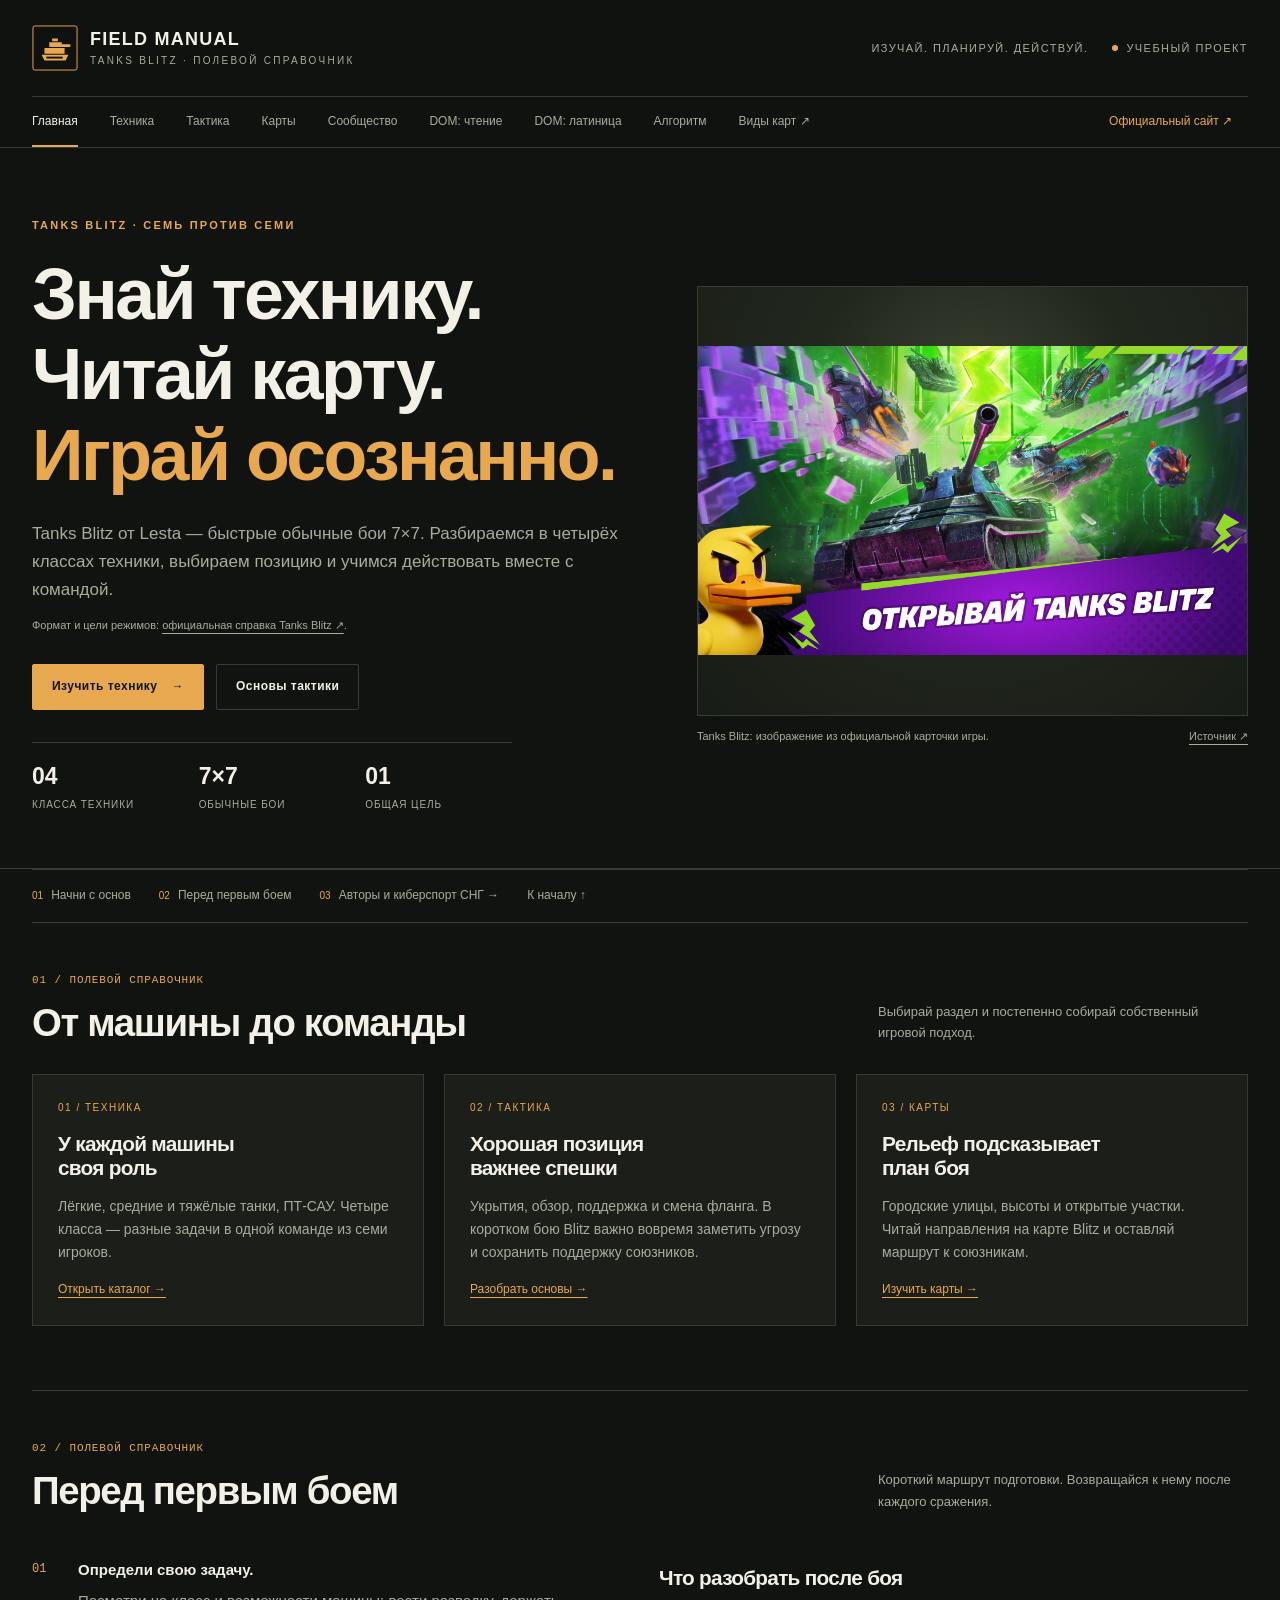
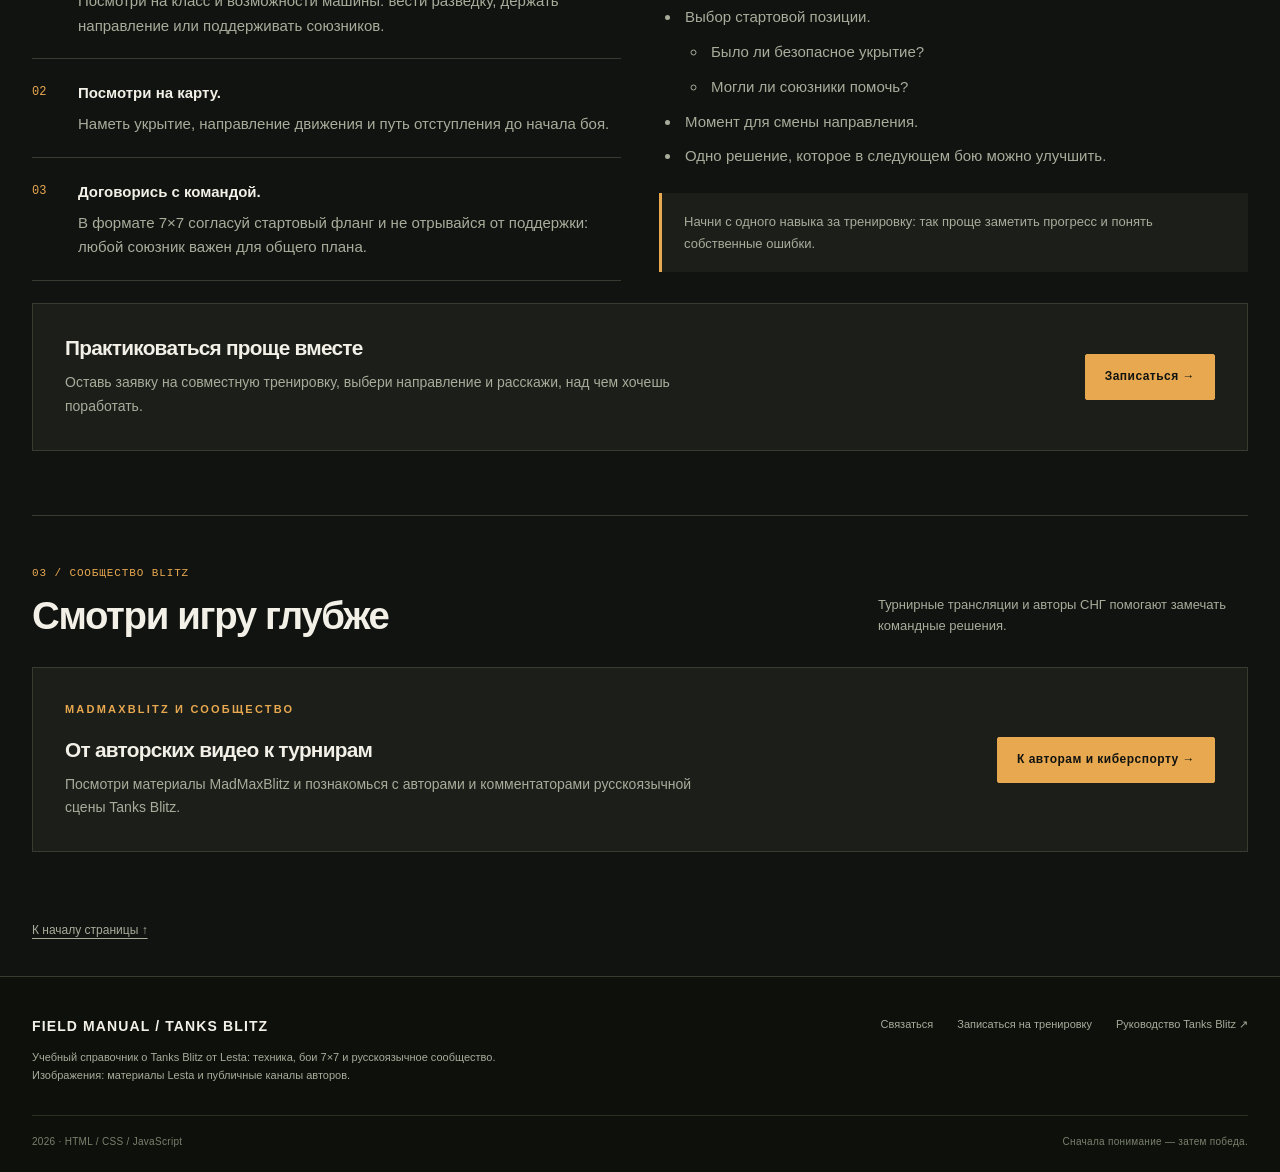
==== index.html @ 93cb8bb0 "first commit" ====
<!doctype html>
<html lang="ru">
<head>
<meta charset="utf-8">
<meta name="viewport" content="width=device-width, initial-scale=1">
<meta name="description" content="Полевой справочник Tanks Blitz от Lesta: четыре класса техники, бои 7×7, карты и сообщество СНГ.">
<title>Главная | Tanks Blitz — Field Manual</title>
<link rel="icon" href="images/field-manual-mark.svg" type="image/svg+xml">
<link rel="stylesheet" href="assets/css/styles.css">
<script src="assets/js/config.js" defer>
</script>
<script src="assets/js/main.js" defer>
</script>
</head>
<body>
<a class="skip-link" href="#content">К содержимому</a>
<header class="site-header" id="top">
<div class="container">
 <div class="header-main">
<a class="brand" href="index.html">
<img src="images/field-manual-mark.svg" width="46" height="46" alt="Танк: перейти на главную">
<span>
<strong>FIELD MANUAL</strong>
<small>Tanks Blitz · полевой справочник</small>
</span>
</a>
 <div class="header-meta">
<span>Изучай. Планируй. Действуй.</span>
<span class="status-dot">Учебный проект</span>
</div>
</div>
 <nav class="main-nav" aria-label="Основная навигация">
<a href="index.html" class="active" aria-current="page">Главная</a>
<a href="vehicles.html">Техника</a>
<a href="tactics.html">Тактика</a>
<a href="maps.html">Карты</a>
<a href="community.html">Сообщество</a>
<a href="dom-read.html">DOM: чтение</a>
<a href="dom-transliteration.html">DOM: латиница</a>
<a href="algorithm.html">Алгоритм</a>
<a href="maps.html#map-types">Виды карт ↗</a>
<a class="nav-external" href="https://tanksblitz.ru/ru/" target="_blank" rel="noopener noreferrer">Официальный сайт ↗</a>
</nav>
</div>
</header>
<main id="content">
<section class="hero">
<div class="container hero-grid">
<div class="hero-copy">
<span class="eyebrow">Tanks Blitz · семь против семи</span>
<h1>Знай технику.<br>Читай карту.<br>
<span>Играй осознанно.</span>
</h1>
<p class="intro">Tanks Blitz от Lesta — быстрые обычные бои 7×7. Разбираемся в четырёх классах техники, выбираем позицию и учимся действовать вместе с командой.</p>
<p class="caption-note">Формат и цели режимов: <a href="https://lesta.ru/support/ru/products/tb/article/15401/" target="_blank" rel="noopener noreferrer">официальная справка Tanks Blitz ↗</a>.</p>
<div class="hero-actions">
<a class="button button-primary" href="vehicles.html">Изучить технику <span aria-hidden="true">→</span>
</a>
<a class="button" href="tactics.html">Основы тактики</a>
</div>
<div class="metrics">
<div class="metric">
<strong>04</strong>
<span>Класса техники</span>
</div>
<div class="metric">
<strong>7×7</strong>
<span>Обычные бои</span>
</div>
<div class="metric">
<strong>01</strong>
<span>Общая цель</span>
</div>
</div>
</div>
<figure>
<div class="photo-slot hero-photo" data-placeholder="Фото танка будет здесь">
<img src="images/hero-tank.jpg" alt="Tanks Blitz: изображение из официальной карточки игры.">
</div>
<figcaption class="photo-caption"><span>Tanks Blitz: изображение из официальной карточки игры.</span> <a class="photo-credit" href="https://play.google.com/store/apps/details?hl=ru&amp;id=com.tanksblitz" target="_blank" rel="noopener noreferrer">Источник ↗</a></figcaption>
</figure>
</div>
</section>
<div class="container">
<nav class="section-nav" aria-label="Разделы страницы">
<a href="#section-1">
<span>01</span>Начни с основ</a>
<a href="#section-2">
<span>02</span>Перед первым боем</a>
<a href="community.html#esports"><span>03</span>Авторы и киберспорт СНГ →</a>
<a href="#top">К началу ↑</a>
</nav>
<section class="section" id="section-1">
<div class="section-heading">
<div>
<div class="section-number">01 / ПОЛЕВОЙ СПРАВОЧНИК</div>
<h2>От машины до команды</h2>
</div>
<p>Выбирай раздел и постепенно собирай собственный игровой подход.</p>
</div>
<div class="card-grid">
<article class="card">
<span class="card-label">01 / Техника</span>
<h3>У каждой машины<br>своя роль</h3>
<p>Лёгкие, средние и тяжёлые танки, ПТ-САУ. Четыре класса — разные задачи в одной команде из семи игроков.</p>
<a href="vehicles.html">Открыть каталог →</a>
</article>
<article class="card">
<span class="card-label">02 / Тактика</span>
<h3>Хорошая позиция<br>важнее спешки</h3>
<p>Укрытия, обзор, поддержка и смена фланга. В коротком бою Blitz важно вовремя заметить угрозу и сохранить поддержку союзников.</p>
<a href="tactics.html">Разобрать основы →</a>
</article>
<article class="card">
<span class="card-label">03 / Карты</span>
<h3>Рельеф подсказывает<br>план боя</h3>
<p>Городские улицы, высоты и открытые участки. Читай направления на карте Blitz и оставляй маршрут к союзникам.</p>
<a href="maps.html#map-types">Изучить карты →</a>
</article>
</div>
</section>
<section class="section" id="section-2">
<div class="section-heading">
<div>
<div class="section-number">02 / ПОЛЕВОЙ СПРАВОЧНИК</div>
<h2>Перед первым боем</h2>
</div>
<p>Короткий маршрут подготовки. Возвращайся к нему после каждого сражения.</p>
</div>
<div class="split">
<div class="reading">
<ol class="list-steps">
<li>
<strong>Определи свою задачу.</strong>Посмотри на класс и возможности машины: вести разведку, держать направление или поддерживать союзников.</li>
<li>
<strong>Посмотри на карту.</strong>Наметь укрытие, направление движения и путь отступления до начала боя.</li>
<li>
<strong>Договорись с командой.</strong>В формате 7×7 согласуй стартовый фланг и не отрывайся от поддержки: любой союзник важен для общего плана.</li>
</ol>
</div>
<div class="reading">
<h3>Что разобрать после боя</h3>
<ul>
<li>Выбор стартовой позиции.<ul>
<li>Было ли безопасное укрытие?</li>
<li>Могли ли союзники помочь?</li>
</ul>
</li>
<li>Момент для смены направления.</li>
<li>Одно решение, которое в следующем бою можно улучшить.</li>
</ul>
<div class="notice">Начни с одного навыка за тренировку: так проще заметить прогресс и понять собственные ошибки.</div>
</div>
</div>
<div class="callout">
<div>
<h3>Практиковаться проще вместе</h3>
<p>Оставь заявку на совместную тренировку, выбери направление и расскажи, над чем хочешь поработать.</p>
</div>
<a class="button button-primary" href="community.html#order">Записаться →</a>
</div>
</section>
<section class="section" id="community-preview">
<div class="section-heading"><div><div class="section-number">03 / СООБЩЕСТВО BLITZ</div><h2>Смотри игру глубже</h2></div><p>Турнирные трансляции и авторы СНГ помогают замечать командные решения.</p></div>
<div class="callout"><div><span class="eyebrow">MadMaxBlitz и сообщество</span><h3>От авторских видео к турнирам</h3><p>Посмотри материалы MadMaxBlitz и познакомься с авторами и комментаторами русскоязычной сцены Tanks Blitz.</p></div><a class="button button-primary" href="community.html#esports">К авторам и киберспорту →</a></div>
</section>
<a class="top-link" href="#top">К началу страницы ↑</a>
</div>
</main>
<footer class="site-footer">
<div class="container">
<div class="footer-top">
<div>
<div class="footer-brand">FIELD MANUAL / TANKS BLITZ</div>
<p>Учебный справочник о Tanks Blitz от Lesta: техника, бои 7×7 и русскоязычное сообщество. Изображения: материалы Lesta и публичные каналы авторов.</p>
</div>
<div class="footer-links">
<a href="community.html#contacts">Связаться</a>
<a href="community.html#order">Записаться на тренировку</a>
<a href="https://wiki.lesta.ru/ru/Tanks_Blitz" target="_blank" rel="noopener noreferrer">Руководство Tanks Blitz ↗</a>
</div>
</div>
<div class="footer-bottom">
<span>2026 · HTML / CSS / JavaScript</span>
<span>Сначала понимание — затем победа.</span>
</div>
</div>
</footer>
</body>
</html>
---- assets/css/styles.css ----
:root {
  color-scheme:dark;
  --bg:#111310;
  --surface:#1b1e19;
  --surface-2:#23271f;
  --line:#373c31;
  --text:#f2f0e7;
  --muted:#a7ad9b;
  --accent:#e8a850;
  --accent-dark:#b7772d;
  --paper:#eee6d6;
  --radius:4px;
  --max:1240px
}
* {
  box-sizing:border-box
}
html {
  scroll-behavior:smooth;
  scroll-padding-top:25px
}
body {
  margin:0;
  background:var(--bg);
  color:var(--text);
  font-family:Arial,Helvetica,sans-serif;
  line-height:1.65
}
a {
  color:inherit;
  text-decoration-thickness:1px;
  text-underline-offset:4px
}
button,input,select,textarea {
  font:inherit
}
button,a,input,select,textarea {
  touch-action:manipulation
}
button {
  cursor:pointer
}
img {
  display:block;
  max-width:100%
}
h1,h2,h3,p,figure {
  margin:0
}
h1,h2,h3 {
  line-height:1.12;
  letter-spacing:-.035em
}
h1 {
  font-size:clamp(2.55rem,5.6vw,5.4rem);
  font-weight:800
}
h2 {
  font-size:clamp(1.8rem,3vw,2.75rem)
}
h3 {
  font-size:1.3rem
}
p+p {
  margin-top:1em
}
a:hover {
  color:var(--accent)
}
:focus-visible {
  outline:3px solid var(--accent);
  outline-offset:5px
}
::selection {
  background:var(--accent);
  color:var(--bg)
}
.container {
  width:min(var(--max),calc(100% - 64px));
  margin-inline:auto
}
.skip-link {
  position:absolute;
  left:20px;
  top:-100px;
  background:var(--accent);
  color:var(--bg);
  z-index:100;
  padding:10px 16px
}
.skip-link:focus {
  top:12px
}
.site-header {
  border-bottom:1px solid var(--line);
  background:rgba(17,19,16,.98)
}
.header-main {
  display:flex;
  align-items:center;
  justify-content:space-between;
  gap:32px;
  min-height:96px
}
.brand {
  display:flex;
  align-items:center;
  gap:12px;
  text-decoration:none;
  min-width:max-content
}
.brand img {
  width:46px;
  height:46px
}
.brand strong {
  font-size:18px;
  letter-spacing:.07em;
  line-height:1.3
}
.brand small {
  display:block;
  color:var(--muted);
  font-size:10px;
  letter-spacing:.23em;
  text-transform:uppercase
}
.header-meta {
  color:var(--muted);
  font-size:11px;
  letter-spacing:.13em;
  text-transform:uppercase;
  display:flex;
  align-items:center;
  gap:24px
}
.status-dot {
  display:inline-flex;
  align-items:center;
  gap:8px
}
.status-dot:before {
  content:'';
  width:6px;
  height:6px;
  background:var(--accent);
  border-radius:50%
}
.main-nav {
  display:flex;
  align-items:center;
  flex-wrap:wrap;
  border-top:1px solid var(--line);
  gap:0
}
.main-nav a {
  position:relative;
  display:block;
  font-size:12px;
  text-decoration:none;
  padding:15px 16px;
  color:var(--muted);
  white-space:nowrap
}
.main-nav a:first-child {
  padding-left:0
}
.main-nav a.active,.main-nav a:hover {
  color:var(--text)
}
.main-nav a.active:after {
  position:absolute;
  content:'';
  height:2px;
  background:var(--accent);
  left:16px;
  right:16px;
  bottom:0
}
.main-nav a:first-child.active:after {
  left:0
}
.main-nav .nav-external {
  margin-left:auto;
  color:var(--accent)
}
.eyebrow {
  display:block;
  color:var(--accent);
  text-transform:uppercase;
  font-size:11px;
  font-weight:700;
  letter-spacing:.2em;
  margin-bottom:20px
}
.hero {
  padding:68px 0 54px;
  border-bottom:1px solid var(--line)
}
.hero-grid {
  display:grid;
  grid-template-columns:minmax(0,1.05fr) minmax(0,.95fr);
  gap:56px;
  align-items:center
}
.hero-copy .intro {
  font-size:17px;
  max-width:600px;
  color:var(--muted);
  margin-top:25px
}
.hero-copy h1 span {
  color:var(--accent)
}
.hero-actions {
  display:flex;
  gap:12px;
  flex-wrap:wrap;
  margin-top:30px
}
.button {
  display:inline-flex;
  align-items:center;
  justify-content:center;
  gap:14px;
  border:1px solid var(--line);
  border-radius:2px;
  text-decoration:none;
  background:transparent;
  color:var(--text);
  padding:12px 19px;
  font-size:12px;
  font-weight:700;
  letter-spacing:.04em;
  min-height:46px
}
.button:hover {
  border-color:var(--accent);
  color:var(--accent)
}
.button-primary {
  background:var(--accent);
  color:var(--bg);
  border-color:var(--accent)
}
.button-primary:hover {
  background:#f3be72;
  color:var(--bg)
}
.button-small {
  padding:8px 14px;
  min-height:38px
}
.photo-slot {
  position:relative;
  min-width:0;
  overflow:hidden;
  background:radial-gradient(ellipse at 50% 30%,#3c4332 0%,#22271e 43%,#181c16 100%);
  border:1px solid var(--line);
  min-height:220px
}
.photo-slot:before {
  position:absolute;
  content:'';
  inset:0;
  background:repeating-linear-gradient(135deg,transparent 0,transparent 34px,rgba(255,255,255,.025) 34px,rgba(255,255,255,.025) 35px)
}
.photo-slot:after {
  content:attr(data-placeholder);
  position:absolute;
  left:20px;
  right:20px;
  top:50%;
  transform:translateY(-50%);
  text-align:center;
  font-size:10px;
  text-transform:uppercase;
  letter-spacing:.22em;
  color:#b7bfaa;
  pointer-events:none
}
.photo-slot img {
  width:100%;
  height:100%;
  object-fit:contain;
  position:absolute;
  inset:0
}
.hero-photo {
  min-height:430px
}
.photo-corner {
  position:absolute;
  z-index:1;
  left:22px;
  top:20px;
  border:1px solid #5a614e;
  padding:6px 10px;
  color:var(--muted);
  font-size:10px;
  letter-spacing:.16em
}
.photo-scale {
  position:absolute;
  bottom:18px;
  right:20px;
  color:var(--muted);
  font-size:10px;
  letter-spacing:.13em
}
.photo-caption {
  display:flex;
  justify-content:space-between;
  gap:16px;
  color:var(--muted);
  font-size:11px;
  line-height:1.5;
  padding-top:12px
}
.photo-caption .file-name {
  font-family:monospace;
  font-size:10px;
  overflow-wrap:anywhere
}
.metrics {
  display:grid;
  grid-template-columns:repeat(3,minmax(0,1fr));
  margin-top:32px;
  max-width:480px;
  border-top:1px solid var(--line);
  padding-top:22px;
  gap:20px
}
.metric strong {
  font-size:23px;
  line-height:1;
  color:var(--text)
}
.metric span {
  display:block;
  color:var(--muted);
  font-size:10px;
  margin-top:5px;
  text-transform:uppercase;
  letter-spacing:.09em
}
.page-heading {
  padding:54px 0 38px
}
.page-heading h1 {
  font-size:clamp(2.3rem,4.5vw,4.1rem);
  max-width:1030px
}
.page-heading .intro {
  margin-top:20px;
  color:var(--muted);
  max-width:760px;
  font-size:17px
}
.breadcrumb {
  display:flex;
  gap:10px;
  font-size:11px;
  color:var(--muted);
  margin-bottom:30px
}
.breadcrumb a {
  text-decoration:none
}
.section-nav {
  border-block:1px solid var(--line);
  display:flex;
  gap:28px;
  flex-wrap:wrap;
  padding:16px 0;
  margin-bottom:48px
}
.section-nav a {
  font-size:12px;
  text-decoration:none;
  color:var(--muted)
}
.section-nav a:hover {
  color:var(--accent)
}
.section-nav span {
  color:var(--accent);
  margin-right:8px;
  font-size:10px
}
.section {
  padding:0 0 64px
}
.section+.section {
  padding-top:48px;
  border-top:1px solid var(--line)
}
.section-heading {
  display:flex;
  justify-content:space-between;
  align-items:flex-end;
  gap:24px;
  margin-bottom:30px
}
.section-heading p {
  font-size:13px;
  max-width:370px;
  color:var(--muted)
}
.section-number {
  font-size:11px;
  font-family:monospace;
  color:var(--accent);
  margin-bottom:12px;
  letter-spacing:.08em
}
.card-grid {
  display:grid;
  grid-template-columns:repeat(3,minmax(0,1fr));
  gap:20px
}
.card {
  border:1px solid var(--line);
  background:var(--surface);
  padding:25px;
  display:flex;
  flex-direction:column;
  gap:16px
}
.card-label {
  font-size:10px;
  color:var(--accent);
  text-transform:uppercase;
  letter-spacing:.15em
}
.card p {
  font-size:14px;
  color:var(--muted)
}
.card a {
  font-size:12px;
  color:var(--accent);
  margin-top:auto;
  align-self:flex-start
}
.card .card-number {
  font-size:12px;
  font-family:monospace;
  color:var(--muted)
}
.feature-card {
  padding:0;
  gap:0
}
.feature-card .photo-slot {
  min-height:210px;
  border:none;
  border-bottom:1px solid var(--line)
}
.feature-card .card-content {
  padding:24px;
  display:flex;
  flex-direction:column;
  gap:14px;
  flex:1
}
.feature-card figcaption {
  font-size:10px;
  color:var(--muted);
  padding:8px 24px;
  background:#181c16
}
.split {
  display:grid;
  grid-template-columns:minmax(0,1fr) minmax(0,1fr);
  gap:38px
}
.reading {
  max-width:810px
}
.reading p,.reading li {
  color:var(--muted);
  font-size:15px
}
.reading h3 {
  margin:24px 0 12px
}
.reading ul,.reading ol {
  padding-left:22px
}
.reading li {
  padding-left:4px;
  margin:10px 0
}
.reading ul ul {
  margin-top:6px
}
.list-steps {
  list-style:none;
  counter-reset:steps;
  padding:0!important
}
.list-steps>li {
  counter-increment:steps;
  border-bottom:1px solid var(--line);
  padding:0 0 20px 46px!important;
  position:relative;
  margin-bottom:22px!important
}
.list-steps>li:before {
  position:absolute;
  left:0;
  top:2px;
  content:'0' counter(steps);
  font-family:monospace;
  color:var(--accent);
  font-size:12px
}
.list-steps strong {
  display:block;
  color:var(--text);
  margin-bottom:6px
}
.notice {
  border-left:3px solid var(--accent);
  padding:18px 22px;
  background:var(--surface);
  color:var(--muted);
  font-size:13px;
  margin:24px 0
}
.notice strong {
  color:var(--text)
}
.table-wrap {
  overflow-x:auto;
  border:1px solid var(--line)
}
.vehicle-table {
  border-collapse:collapse;
  width:100%;
  background-image:linear-gradient(rgba(21,25,19,.93),rgba(21,25,19,.93)),url('../../images/vehicle-table-background.png');
  background-size:100% 100%, contain;
  background-position:center;
  background-repeat:no-repeat;
  font-size:13px;
  min-width:760px
}
.vehicle-table th,.vehicle-table td {
  text-align:left;
  padding:19px 20px;
  border-bottom:1px solid var(--line);
  vertical-align:middle
}
.vehicle-table th {
  font-size:10px;
  letter-spacing:.12em;
  text-transform:uppercase;
  color:var(--muted);
  background:rgba(48,55,40,.8)
}
.vehicle-table tr:last-child td {
  border-bottom:none
}
.vehicle-table .photo-cell {
  background-image:linear-gradient(rgba(30,37,24,.7),rgba(30,37,24,.7)),url('../../images/table-cell-background.png');
  background-size:100% 100%, contain;
  background-position:center;
  background-repeat:no-repeat
}
.vehicle-table a {
  color:var(--accent)
}
.thumbnail-link {
  display:inline-block;
  text-decoration:none
}
.thumbnail-slot {
  width:96px;
  height:64px;
  min-height:0
}
.thumbnail-slot:after {
  font-size:8px;
  letter-spacing:.06em;
  left:4px;
  right:4px
}
.thumbnail-slot img {
  width:100%;
  height:100%
}
.caption-note {
  font-size:11px;
  color:var(--muted);
  margin-top:12px
}
.tag {
  display:inline-block;
  border:1px solid var(--line);
  font-size:10px;
  letter-spacing:.04em;
  padding:3px 8px;
  color:var(--muted)
}
.tags {
  display:flex;
  gap:8px;
  flex-wrap:wrap
}
.callout {
  border:1px solid var(--line);
  background:var(--surface);
  padding:32px;
  display:flex;
  gap:32px;
  align-items:center;
  justify-content:space-between
}
.callout h3 {
  margin-bottom:12px
}
.callout p {
  color:var(--muted);
  font-size:14px;
  max-width:650px
}
.form-panel {
  background:var(--surface);
  border:1px solid var(--line);
  padding:30px
}
.form-panel h3 {
  margin-bottom:12px
}
.form-description {
  color:var(--muted);
  font-size:13px;
  margin-bottom:26px
}
.form-grid {
  display:grid;
  grid-template-columns:minmax(0,1fr) minmax(0,1fr);
  gap:20px
}
.field {
  display:flex;
  flex-direction:column;
  gap:8px
}
.field label,.field-label {
  font-size:12px;
  font-weight:700;
  color:var(--text)
}
.field input,.field select,.field textarea {
  background:#12160f;
  color:var(--text);
  border:1px solid #444c3b;
  border-radius:2px;
  padding:11px 12px;
  width:100%;
  min-height:45px
}
.field input:focus,.field select:focus,.field textarea:focus {
  border-color:var(--accent)
}
.field input::placeholder,.field textarea::placeholder {
  color:#7f8874
}
.field input[type=date] {
  color-scheme:dark
}
.field small {
  color:var(--muted);
  font-size:11px
}
.field-wide {
  grid-column:1/-1
}
fieldset {
  border:1px solid var(--line);
  padding:17px 20px;
  margin:0
}
legend {
  padding:0 8px;
  font-size:12px;
  font-weight:700
}
.choice {
  display:flex;
  align-items:flex-start;
  gap:10px;
  font-size:13px;
  margin:8px 0;
  color:var(--muted)
}
.choice input {
  accent-color:var(--accent);
  margin-top:5px;
  width:15px;
  height:15px;
  flex-shrink:0
}
.choice strong {
  color:var(--text);
  font-weight:400
}
.form-actions {
  display:flex;
  gap:14px;
  flex-wrap:wrap;
  margin-top:25px;
  align-items:center
}
.form-actions small {
  font-size:11px;
  color:var(--muted);
  max-width:270px
}
.field-error {
  color:#ffc1a6;
  font-size:12px
}
.js-status {
  padding:14px 18px;
  background:#252f1c;
  border:1px solid #576c3b;
  font-size:13px;
  margin-top:20px
}
.js-status:empty {
  display:none
}
.passport-layout {
  display:grid;
  grid-template-columns:minmax(0,1fr) minmax(270px,.65fr);
  gap:30px;
  align-items:start
}
.passport-pages {
  display:grid;
  gap:20px
}
.passport-page {
  background:var(--paper);
  color:#3e3431;
  border-radius:5px;
  padding:32px;
  box-shadow:0 8px 30px #0002;
  font-family:Georgia,'Times New Roman',serif;
  min-height:270px;
  position:relative;
  overflow:hidden;
  border:1px solid #bdad93;
  background-image:repeating-linear-gradient(45deg,transparent 0,transparent 14px,#9584730b 14px,#9584730b 15px)
}
.passport-title {
  font-size:11px;
  letter-spacing:.18em;
  text-transform:uppercase;
  text-align:center;
  color:#856d5b;
  border-bottom:1px solid #bca78f;
  padding-bottom:16px;
  margin-bottom:25px
}
.passport-page p {
  font-size:13px;
  margin-top:12px;
  display:flex;
  gap:10px;
  align-items:baseline
}
.passport-page p span:first-child {
  color:#826d5e;
  font-size:11px
}
.passport-page p strong {
  font-weight:400;
  color:#3e3431
}
.passport-page-number {
  position:absolute;
  bottom:13px;
  right:16px;
  color:#a08b71;
  font-size:11px
}
.passport-identity {
  display:grid;
  grid-template-columns:118px 1fr;
  gap:22px
}
.passport-photo {
  min-height:165px;
  background:#d9cebb;
  border:1px solid #bdad93
}
.passport-photo:after {
  color:#8c785f;
  font-size:9px
}
.passport-note {
  font-size:11px;
  color:#917b66;
  margin-top:20px
}
.passport-value {
  font-size:16px!important;
  letter-spacing:.045em
}
.code-panel {
  padding:24px;
  border:1px solid var(--line);
  background:var(--surface);
  min-width:0
}
.code-panel h3 {
  margin-bottom:18px
}
.code-panel p {
  font-size:13px;
  color:var(--muted)
}
pre {
  margin:20px 0 0;
  padding:18px;
  background:#0e120c;
  border:1px solid var(--line);
  overflow:auto;
  font-size:11px;
  color:#ccd8b8;
  line-height:1.8
}
code {
  font-family:Consolas,'Courier New',monospace
}
.data-list {
  margin:20px 0 0;
  font-size:13px
}
.data-list div {
  padding:10px 0;
  border-bottom:1px solid var(--line);
  display:flex;
  justify-content:space-between;
  gap:10px
}
.data-list dt {
  color:var(--muted)
}
.data-list dd {
  margin:0;
  color:var(--accent);
  overflow-wrap:anywhere
}
.screenshot-slot {
  min-height:250px
}
.algorithm-result {
  border:1px solid var(--line);
  padding:22px;
  background:#12170e;
  min-height:120px
}
.algorithm-result h3 {
  font-size:14px;
  color:var(--accent);
  letter-spacing:0;
  margin-bottom:10px
}
.algorithm-result p {
  font-size:14px
}
.formula {
  font-family:monospace;
  font-size:16px;
  color:var(--accent);
  margin:20px 0;
  padding:20px;
  background:var(--surface);
  border:1px solid var(--line)
}
.faq-list details {
  border-bottom:1px solid var(--line);
  padding:20px 0
}
.faq-list summary {
  cursor:pointer;
  font-size:15px;
  font-weight:700
}
.faq-list details p {
  margin-top:14px;
  color:var(--muted);
  font-size:14px;
  max-width:820px
}
.top-link {
  display:inline-flex;
  gap:10px;
  color:var(--muted);
  font-size:12px;
  margin-bottom:35px
}
.site-footer {
  padding:38px 0 22px;
  border-top:1px solid var(--line);
  background:#0d100b
}
.footer-top {
  display:flex;
  justify-content:space-between;
  gap:28px;
  align-items:flex-start
}
.footer-brand {
  font-size:14px;
  font-weight:700;
  letter-spacing:.08em
}
.footer-top p {
  font-size:11px;
  color:var(--muted);
  max-width:520px;
  margin-top:10px
}
.footer-links {
  display:flex;
  gap:24px;
  font-size:11px;
  flex-wrap:wrap
}
.footer-links a {
  color:var(--muted);
  text-decoration:none
}
.footer-bottom {
  margin-top:30px;
  padding-top:18px;
  border-top:1px solid #292f22;
  display:flex;
  justify-content:space-between;
  gap:20px;
  font-size:10px;
  color:#79816d;
  letter-spacing:.03em
}
.viewer-page {
  display:flex;
  min-height:100vh;
  flex-direction:column;
  align-items:center;
  justify-content:center;
  padding:30px
}
.viewer-frame {
  width:600px;
  max-width:100%;
  margin:24px 0
}
.viewer-frame .photo-slot {
  width:600px;
  height:400px;
  min-height:400px;
  max-width:100%
}
.viewer-frame img {
  width:100%;
  height:100%;
  object-fit:contain
}
.viewer-page h1 {
  font-size:25px
}
.viewer-page .viewer-back {
  font-size:12px;
  color:var(--accent);
  margin-top:16px
}
.no-js-note {
  padding:15px;
  background:#3a2b1b;
  color:#ffd09a;
  font-size:13px
}
.checklist {
  margin:0;
  padding-left:18px;
  color:var(--muted);
  font-size:14px
}
.checklist li {
  margin-bottom:10px
}
@media(min-width:1400px) {
  .hero-photo {
    min-height:465px
  }
  
}
@media(max-width:1100px) {
  .main-nav a {
    padding-inline:10px;
    font-size:11px
  }
  .main-nav .nav-external {
    margin-left:0
  }
  .hero-grid {
    gap:32px
  }
  .hero-photo {
    min-height:390px
  }
  .header-meta {
    font-size:10px
  }
  .passport-layout {
    grid-template-columns:minmax(0,1fr)
  }
  .code-panel {
    max-width:none
  }
  .card-grid {
    gap:14px
  }
  .card {
    padding:20px
  }
  .feature-card {
    padding:0
  }
  
}
@media(max-width:760px) {
  .container {
    width:calc(100% - 36px)
  }
  .header-main {
    min-height:78px;
    gap:12px
  }
  .brand img {
    width:35px;
    height:35px
  }
  .brand strong {
    font-size:14px
  }
  .brand small {
    font-size:8px
  }
  .header-meta>span:first-child {
    display:none
  }
  .main-nav {
    gap:0 5px;
    padding-bottom:7px
  }
  .main-nav a,.main-nav a:first-child {
    padding:9px 7px;
    font-size:10px
  }
  .main-nav a.active:after,.main-nav a:first-child.active:after {
    left:7px;
    right:7px
  }
  .hero {
    padding:38px 0
  }
  .hero-grid {
    grid-template-columns:minmax(0,1fr);
    gap:30px
  }
  .hero-photo {
    min-height:300px
  }
  .hero-copy .intro,.page-heading .intro {
    font-size:15px
  }
  .hero-actions {
    margin-top:24px
  }
  .metrics {
    margin-top:26px
  }
  .card-grid {
    grid-template-columns:minmax(0,1fr)
  }
  .split {
    grid-template-columns:minmax(0,1fr);
    gap:28px
  }
  .section {
    padding-bottom:42px
  }
  .section+.section {
    padding-top:35px
  }
  .section-heading {
    display:block
  }
  .section-heading p {
    margin-top:15px
  }
  .page-heading {
    padding-top:35px
  }
  .section-nav {
    gap:10px 22px;
    margin-bottom:35px;
    padding:14px 0
  }
  .callout {
    flex-direction:column;
    align-items:flex-start;
    padding:24px;
    gap:22px
  }
  .form-panel {
    padding:22px
  }
  .form-grid {
    grid-template-columns:minmax(0,1fr)
  }
  .field-wide {
    grid-column:auto
  }
  .passport-page {
    padding:22px 18px
  }
  .passport-identity {
    grid-template-columns:90px 1fr;
    gap:14px
  }
  .passport-photo {
    min-height:135px
  }
  .passport-page p {
    flex-wrap:wrap;
    gap:3px 8px;
    font-size:12px
  }
  .passport-value {
    font-size:13px!important
  }
  .code-panel {
    padding:20px
  }
  .footer-top,.footer-bottom {
    flex-direction:column
  }
  .footer-links {
    gap:18px
  }
  .footer-bottom {
    gap:8px;
    margin-top:25px
  }
  .viewer-frame .photo-slot {
    min-height:0;
    height:auto;
    aspect-ratio:3/2
  }
  .viewer-frame img {
    height:100%
  }
  .photo-caption {
    flex-direction:column;
    gap:4px
  }
  .feature-card .photo-slot {
    min-height:240px
  }
  h1 {
    font-size:3.1rem
  }
  
}
@media(prefers-reduced-motion:reduce) {
  html {
    scroll-behavior:auto
  }
  
}
.photo-slot.photo-loaded:after,.photo-slot.photo-loaded:before {
  display:none
}
.sr-only {
  position:absolute;
  width:1px;
  height:1px;
  padding:0;
  margin:-1px;
  overflow:hidden;
  clip:rect(0,0,0,0);
  white-space:nowrap;
  border:0
}
[hidden] {
  display:none!important
}
.passport-extra {
  margin-top:18px;
  font-size:11px;
  color:#917b66;
  line-height:1.8
}
.passport-extra span {
  color:#655447
}
.button:disabled {
  opacity:.4;
  cursor:not-allowed
}
.button:disabled:hover {
  background:transparent;
  color:var(--text);
  border-color:var(--line)
}

/* Авторы и турнирная сцена Tanks Blitz. */
.table-materials { display:flex; gap:18px; align-items:center; flex-wrap:wrap; }
.creator-feature { display:grid; grid-template-columns:minmax(0,.85fr) minmax(0,1.15fr); border:1px solid var(--accent-dark); background:var(--surface); }
.creator-feature figure { min-width:0; display:flex; flex-direction:column; }
.creator-portrait { min-height:350px; height:auto; flex:1; border:none; border-bottom:1px solid var(--line); }
.creator-caption { padding:14px 20px; color:var(--muted); font-size:11px; border-right:1px solid var(--line); }
.creator-content { padding:32px; display:flex; flex-direction:column; justify-content:center; gap:18px; }
.creator-content h3 { font-size:clamp(1.8rem,3vw,2.7rem); }
.creator-subtitle { color:var(--muted); font-size:.62em; letter-spacing:-.02em; }
.creator-content p { color:var(--muted); font-size:14px; }
.creator-content p+p { margin-top:0; }
.creator-content strong { color:var(--text); font-weight:400; }
.creator-video-note { border-block:1px solid var(--line); padding:15px 0; display:flex; gap:13px; align-items:center; color:var(--text); font-size:13px; }
.video-icon { color:var(--accent); font-size:17px; }
.creator-links { display:flex; gap:12px; flex-wrap:wrap; }
.creator-source,.creator-content p.creator-source,.card a.creator-source { color:var(--muted); font-size:11px; line-height:1.6; }
.creator-content .creator-source a { color:var(--accent); }
.creator-grid { margin-top:24px; }
@media(max-width:760px) {
 .creator-feature { grid-template-columns:minmax(0,1fr); }
 .creator-portrait { min-height:300px; }
 .creator-content { padding:24px; }
 .creator-caption { border-right:none; }
 .creator-links .button { width:100%; }
 .table-materials { gap:12px; }
}

.mode-grid { display:grid; grid-template-columns:minmax(0,1fr) minmax(0,1fr); gap:20px; margin-top:30px; }
.map-examples { margin-top:32px; padding-top:28px; border-top:1px solid var(--line); }
@media(max-width:760px) { .mode-grid { grid-template-columns:minmax(0,1fr); } }

.creator-portrait img, .creator-grid .photo-slot img { object-fit:contain; background:#191d17; }
.photo-credit { color:var(--muted); font-size:11px; line-height:1.5; }
.photo-credit a { color:var(--accent); }




/* Данные и обработчики паспорта по образцу hockey_site 4. */
.passport-dom-data section+section { margin-top:30px; padding-top:25px; border-top:1px solid var(--line); }
.passport-dom-data h2 { font-size:24px; margin-bottom:20px; }
.passport-dom-data p { font-size:14px; color:var(--muted); }
.passport-dom-data p span { color:var(--text); }
.passport-actions { margin:0 0 26px; }
.passport-reference { position:relative; width:100%; max-width:522px; aspect-ratio:522 / 731; margin:0 auto; min-width:0; container-type:inline-size; }
.passport-reference .passport-background { display:block; width:100%; height:100%; object-fit:contain; }
.passport-reference .f { position:absolute; max-width:60%; font-family:'Courier New',Courier,monospace; font-size:clamp(7px,2.68cqw,14px); font-weight:700; line-height:1.15; color:#302c33; white-space:nowrap; }
.passport-reference-photo { position:absolute; left:4.4%; top:61.2%; width:27.8%; height:23.5%; min-height:0; background:#f5efef; border:1px dashed #89747b; }
.passport-reference-photo:before { background:none; }
.passport-reference-photo:after { left:6%; right:6%; color:#76636b; font-size:clamp(7px,1.92cqw,10px); letter-spacing:.08em; }
.hero-grid > *, .split > *, .card-grid > *, .form-grid > *, .mode-grid > *, .creator-feature > * { min-width:0; }
.photo-caption, .feature-card figcaption, .creator-caption, h1, h2, h3 { overflow-wrap:anywhere; }
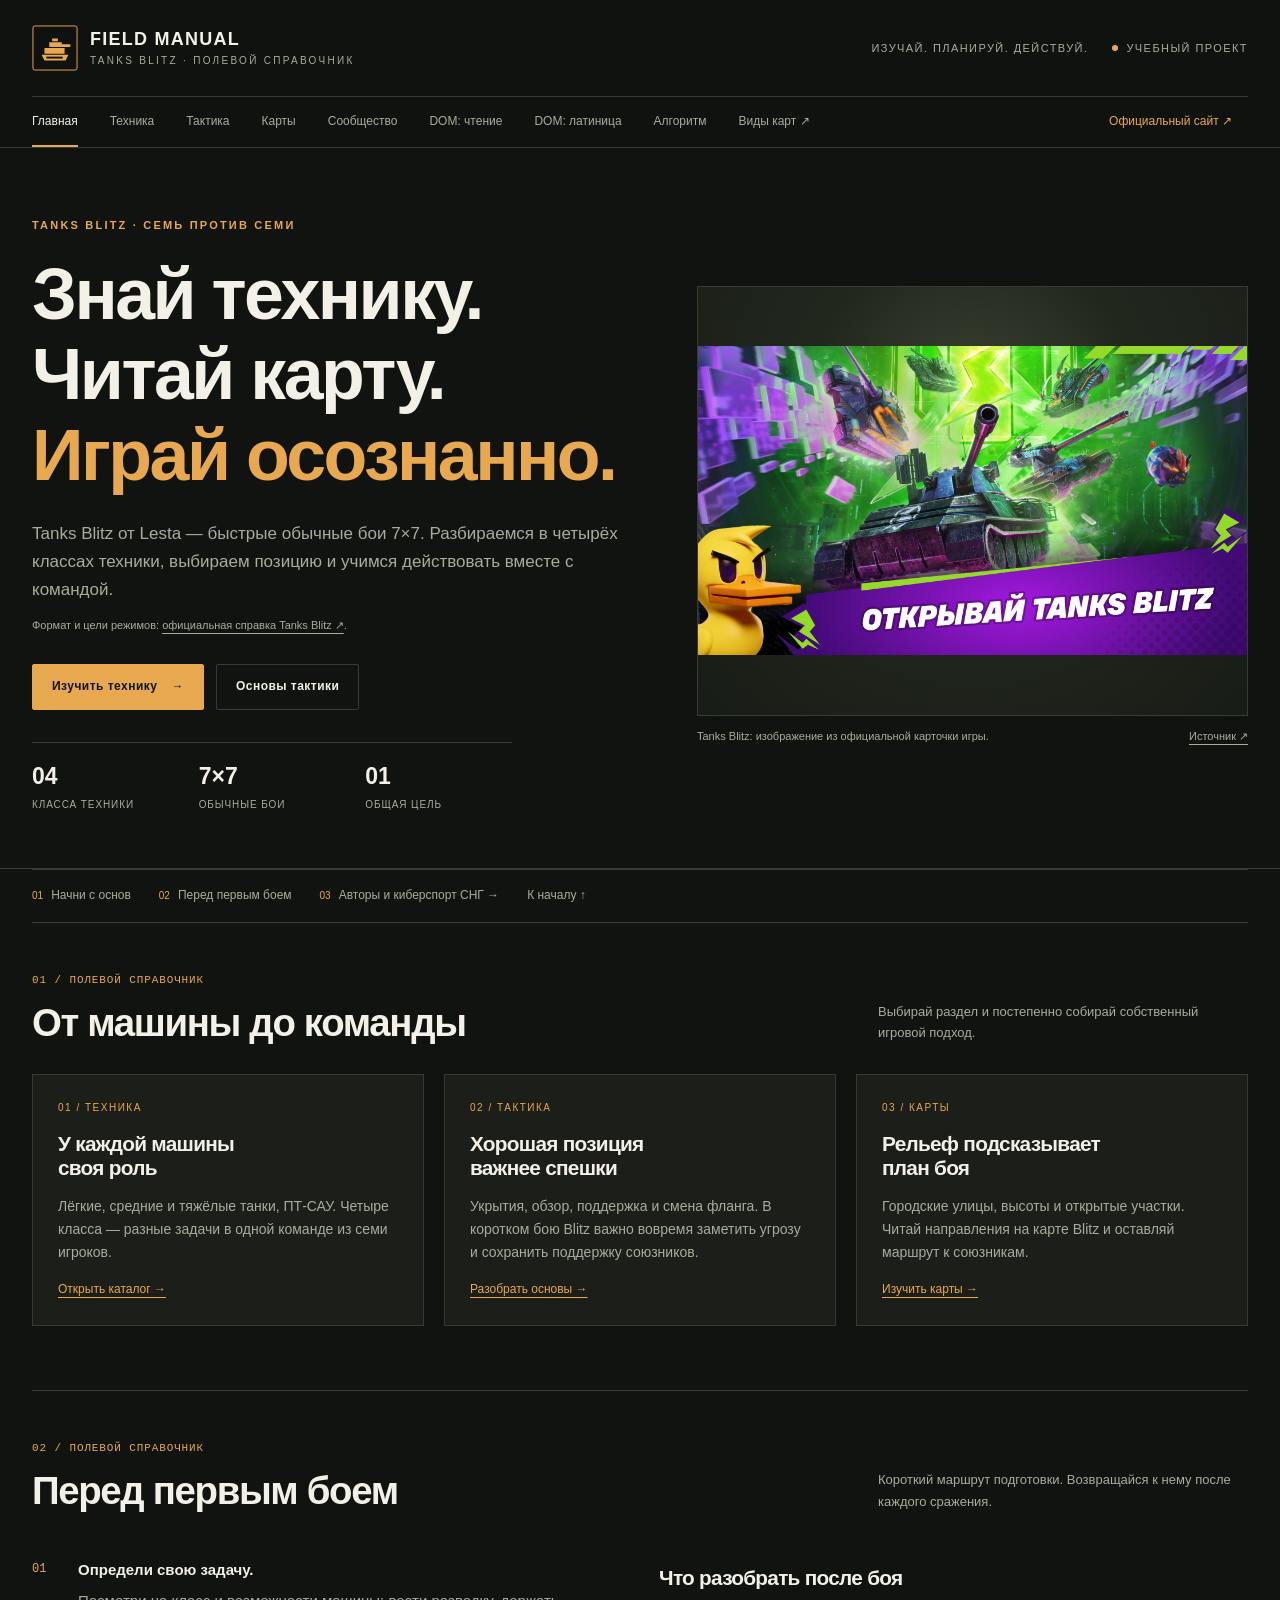
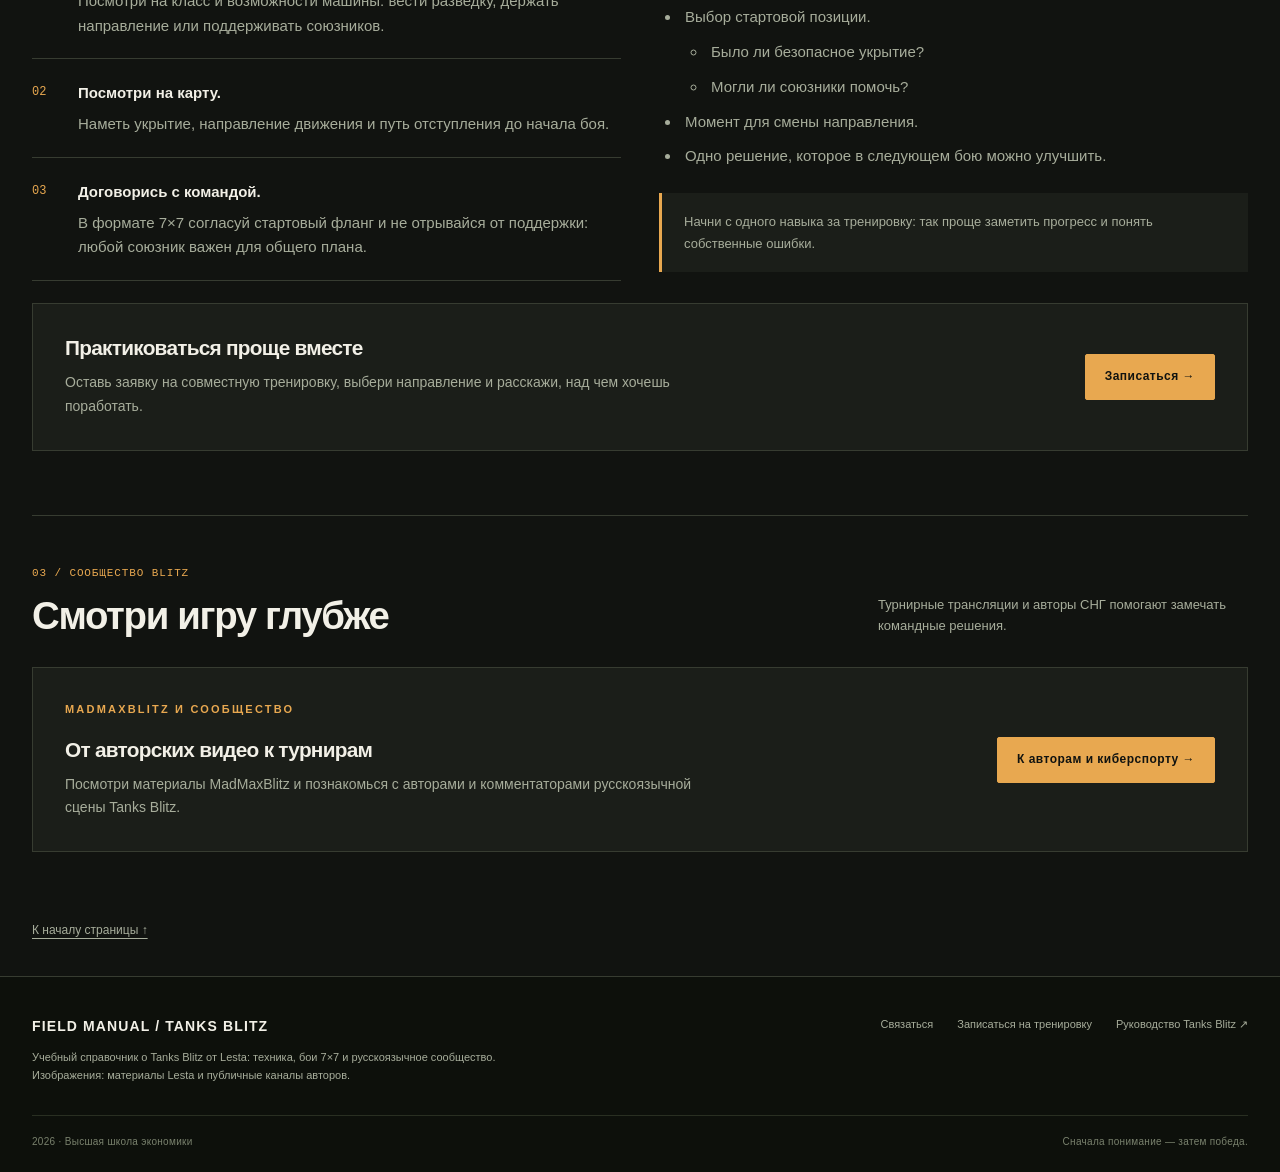
==== commit 5f53ae5f: "update site" ====
--- a/index.html
+++ b/index.html
@@ -74,7 +74,7 @@
 </div>
 </div>
 <figure>
-<div class="photo-slot hero-photo" data-placeholder="Фото танка будет здесь">
+<div class="photo-slot hero-photo" data-placeholder="Фото танка">
 <img src="images/hero-tank.jpg" alt="Tanks Blitz: изображение из официальной карточки игры.">
 </div>
 <figcaption class="photo-caption"><span>Tanks Blitz: изображение из официальной карточки игры.</span> <a class="photo-credit" href="https://play.google.com/store/apps/details?hl=ru&amp;id=com.tanksblitz" target="_blank" rel="noopener noreferrer">Источник ↗</a></figcaption>
@@ -181,7 +181,7 @@
 </div>
 </div>
 <div class="footer-bottom">
-<span>2026 · HTML / CSS / JavaScript</span>
+<span>2026 · Высшая школа экономики</span>
 <span>Сначала понимание — затем победа.</span>
 </div>
 </div>
--- a/assets/css/styles.css
+++ b/assets/css/styles.css
@@ -1260,7 +1260,7 @@
 
 
 
-/* Данные и обработчики паспорта по образцу hockey_site 4. */
+/* Паспорт: данные и обработчики. */
 .passport-dom-data section+section { margin-top:30px; padding-top:25px; border-top:1px solid var(--line); }
 .passport-dom-data h2 { font-size:24px; margin-bottom:20px; }
 .passport-dom-data p { font-size:14px; color:var(--muted); }
